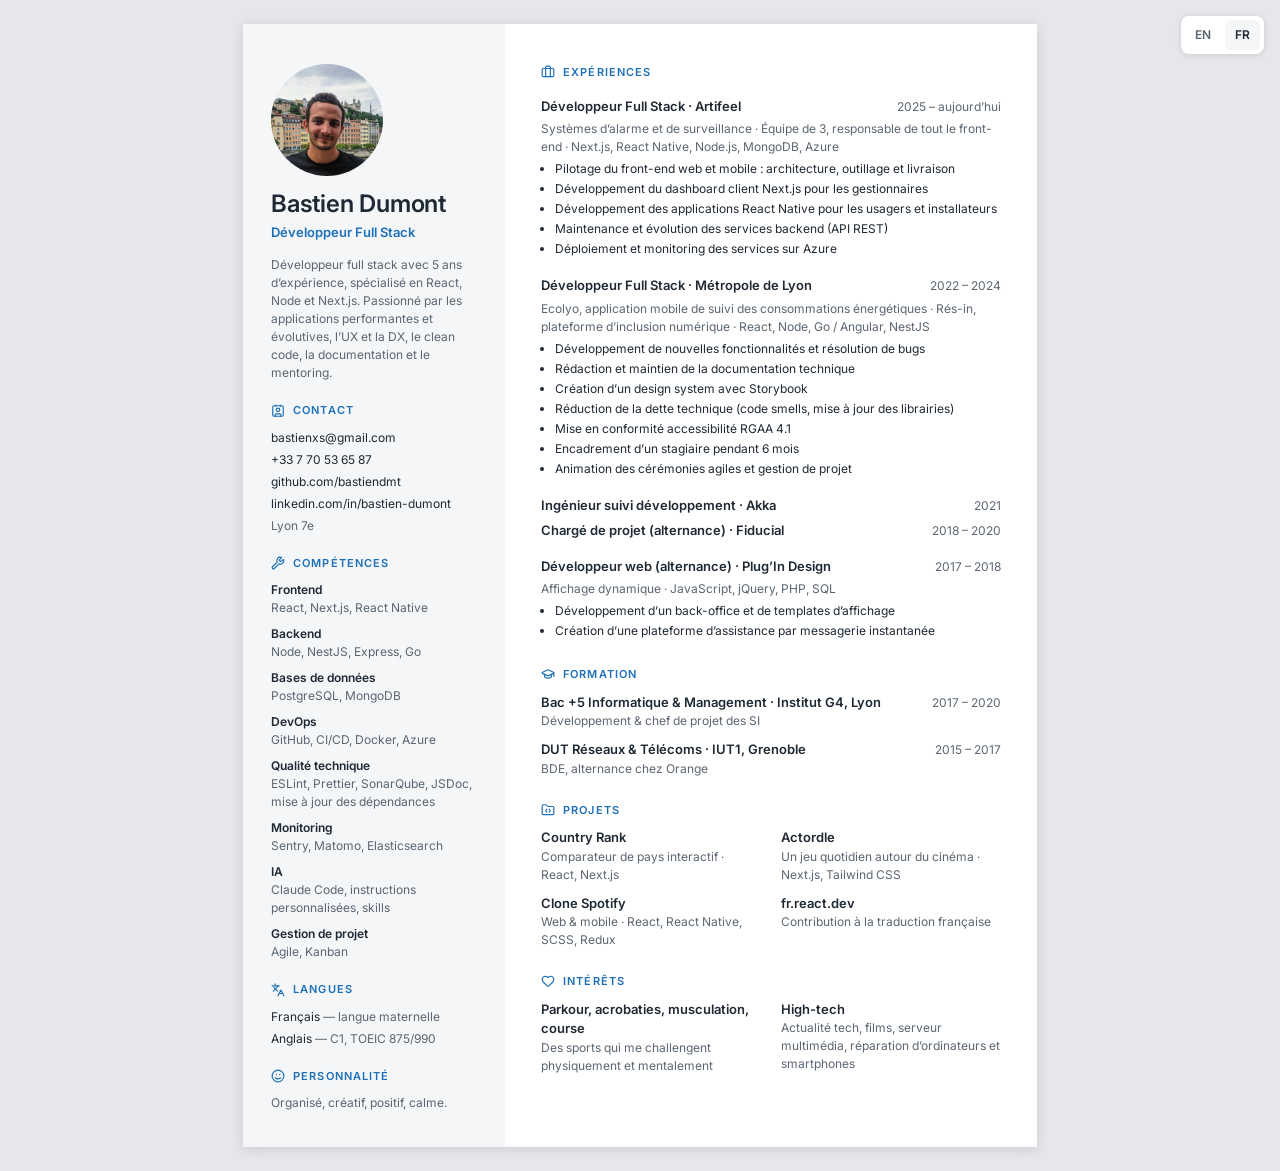
==== fr.html @ cf538591 "Initial commit Co-Authored-By: Claude Sonnet 5.5 <noreply@anthropic.com>" ====
<!doctype html>
<html lang="fr">
<head>
<meta charset="utf-8">
<meta name="viewport" content="width=device-width, initial-scale=1">
<link rel="alternate" hreflang="en" href="index.html">
<link rel="alternate" hreflang="fr" href="fr.html">
<title>Bastien Dumont — CV</title>
<link rel="preconnect" href="https://fonts.googleapis.com">
<link rel="preconnect" href="https://fonts.gstatic.com" crossorigin>
<link href="https://fonts.googleapis.com/css2?family=Inter:wght@400;600&display=swap" rel="stylesheet">
<link rel="stylesheet" href="style.css">
</head>
<body>
<nav class="lang" aria-label="Langue">
  <a href="index.html" hreflang="en">EN</a>
  <a href="fr.html" hreflang="fr" aria-current="page">FR</a>
</nav>
<div class="page">

  <aside>
    <div class="intro">
      <img class="photo" src="photo.jpg" alt="Portrait de Bastien Dumont">
      <div>
        <h1>Bastien Dumont</h1>
        <p class="role">Développeur Full Stack</p>
      </div>
      <p class="muted">Développeur full stack avec 5 ans d’expérience, spécialisé en React, Node et Next.js. Passionné par les applications performantes et évolutives, l’UX et la DX, le clean code, la documentation et le mentoring.</p>
    </div>

    <section>
      <h2><svg class="icon" viewBox="0 0 24 24" aria-hidden="true"><path d="M16 2v2" /><path d="M7 21v-2a2 2 0 012-2h6a2 2 0 012 2v2" /><path d="M8 2v2" /><circle cx="12" cy="10" r="3" /><rect x="3" y="3" width="18" height="18" rx="2" /></svg>Contact</h2>
      <div class="stack-tight">
        <a href="mailto:bastienxs@gmail.com">bastienxs@gmail.com</a>
        <a href="tel:+33770536587">+33 7 70 53 65 87</a>
        <a href="https://github.com/bastiendmt">github.com/bastiendmt</a>
        <a href="https://linkedin.com/in/bastien-dumont">linkedin.com/in/bastien-dumont</a>
        <span class="muted">Lyon 7e</span>
      </div>
    </section>

    <section>
      <h2><svg class="icon" viewBox="0 0 24 24" aria-hidden="true"><path d="M14.7 6.3a1 1 0 0 0 0 1.4l1.6 1.6a1 1 0 0 0 1.4 0l3.106-3.105c.32-.322.863-.22.983.218a6 6 0 0 1-8.259 7.057l-7.91 7.91a1 1 0 0 1-2.999-3l7.91-7.91a6 6 0 0 1 7.057-8.259c.438.12.54.662.219.984z" /></svg>Compétences</h2>
      <div class="stack-skills">
        <div><div class="label">Frontend</div><div class="muted">React, Next.js, React Native</div></div>
        <div><div class="label">Backend</div><div class="muted">Node, NestJS, Express, Go</div></div>
        <div><div class="label">Bases de données</div><div class="muted">PostgreSQL, MongoDB</div></div>
        <div><div class="label">DevOps</div><div class="muted">GitHub, CI/CD, Docker, Azure</div></div>
        <div><div class="label">Qualité technique</div><div class="muted">ESLint, Prettier, SonarQube, JSDoc, mise à jour des dépendances</div></div>
        <div><div class="label">Monitoring</div><div class="muted">Sentry, Matomo, Elasticsearch</div></div>
        <div><div class="label">IA</div><div class="muted">Claude Code, instructions personnalisées, skills</div></div>
        <div><div class="label">Gestion de projet</div><div class="muted">Agile, Kanban</div></div>
      </div>
    </section>

    <section>
      <h2><svg class="icon" viewBox="0 0 24 24" aria-hidden="true"><path d="m5 8 6 6" /><path d="m4 14 6-6 2-3" /><path d="M2 5h12" /><path d="M7 2h1" /><path d="m22 22-5-10-5 10" /><path d="M14 18h6" /></svg>Langues</h2>
      <div class="stack-tight">
        <div>Français <span class="muted">— langue maternelle</span></div>
        <div>Anglais <span class="muted">— C1, TOEIC 875/990</span></div>
      </div>
    </section>

    <section>
      <h2><svg class="icon" viewBox="0 0 24 24" aria-hidden="true"><path d="M15 10V9" /><path d="M16.472 15a6 6 0 01-8.943 0" /><path d="M9 10V9" /><circle cx="12" cy="12" r="10" /></svg>Personnalité</h2>
      <p class="muted">Organisé, créatif, positif, calme.</p>
    </section>
  </aside>

  <main>
    <section class="experience">
      <h2><svg class="icon" viewBox="0 0 24 24" aria-hidden="true"><path d="M16 20V4a2 2 0 0 0-2-2h-4a2 2 0 0 0-2 2v16" /><rect width="20" height="14" x="2" y="6" rx="2" /></svg>Expériences</h2>

      <div class="job">
        <div class="job-head"><h3>Développeur Full Stack · Artifeel</h3><span class="date">2025 – aujourd’hui</span></div>
        <div class="muted">Systèmes d’alarme et de surveillance · Équipe de 3, responsable de tout le front-end · Next.js, React Native, Node.js, MongoDB, Azure</div>
        <ul>
          <li>Pilotage du front-end web et mobile : architecture, outillage et livraison</li>
          <li>Développement du dashboard client Next.js pour les gestionnaires</li>
          <li>Développement des applications React Native pour les usagers et installateurs</li>
          <li>Maintenance et évolution des services backend (API REST)</li>
          <li>Déploiement et monitoring des services sur Azure</li>
        </ul>
      </div>

      <div class="job">
        <div class="job-head"><h3>Développeur Full Stack · Métropole de Lyon</h3><span class="date">2022 – 2024</span></div>
        <div class="muted">Ecolyo, application mobile de suivi des consommations énergétiques · Rés-in, plateforme d’inclusion numérique · React, Node, Go / Angular, NestJS</div>
        <ul>
          <li>Développement de nouvelles fonctionnalités et résolution de bugs</li>
          <li>Rédaction et maintien de la documentation technique</li>
          <li>Création d’un design system avec Storybook</li>
          <li>Réduction de la dette technique (code smells, mise à jour des librairies)</li>
          <li>Mise en conformité accessibilité RGAA 4.1</li>
          <li>Encadrement d’un stagiaire pendant 6 mois</li>
          <li>Animation des cérémonies agiles et gestion de projet</li>
        </ul>
      </div>

      <div class="job" style="gap: 6px;">
        <div class="job-head"><h3>Ingénieur suivi développement · Akka</h3><span class="date">2021</span></div>
        <div class="job-head"><h3>Chargé de projet (alternance) · Fiducial</h3><span class="date">2018 – 2020</span></div>
      </div>

      <div class="job">
        <div class="job-head"><h3>Développeur web (alternance) · Plug’In Design</h3><span class="date">2017 – 2018</span></div>
        <div class="muted">Affichage dynamique · JavaScript, jQuery, PHP, SQL</div>
        <ul>
          <li>Développement d’un back-office et de templates d’affichage</li>
          <li>Création d’une plateforme d’assistance par messagerie instantanée</li>
        </ul>
      </div>
    </section>

    <section>
      <h2><svg class="icon" viewBox="0 0 24 24" aria-hidden="true"><path d="M21.42 10.922a1 1 0 0 0-.019-1.838L12.83 5.18a2 2 0 0 0-1.66 0L2.6 9.08a1 1 0 0 0 0 1.832l8.57 3.908a2 2 0 0 0 1.66 0z" /><path d="M22 10v6" /><path d="M6 12.5V16a6 3 0 0 0 12 0v-3.5" /></svg>Formation</h2>
      <div>
        <div class="job-head"><h3>Bac +5 Informatique &amp; Management · Institut G4, Lyon</h3><span class="date">2017 – 2020</span></div>
        <div class="muted">Développement &amp; chef de projet des SI</div>
      </div>
      <div>
        <div class="job-head"><h3>DUT Réseaux &amp; Télécoms · IUT1, Grenoble</h3><span class="date">2015 – 2017</span></div>
        <div class="muted">BDE, alternance chez Orange</div>
      </div>
    </section>

    <section>
      <h2><svg class="icon" viewBox="0 0 24 24" aria-hidden="true"><path d="M10 10.5 8 13l2 2.5" /><path d="m14 10.5 2 2.5-2 2.5" /><path d="M20 20a2 2 0 0 0 2-2V8a2 2 0 0 0-2-2h-7.9a2 2 0 0 1-1.69-.9L9.6 3.9A2 2 0 0 0 7.93 3H4a2 2 0 0 0-2 2v13a2 2 0 0 0 2 2z" /></svg>Projets</h2>
      <div class="grid-2">
        <div><h3>Country Rank</h3><div class="muted">Comparateur de pays interactif · React, Next.js</div></div>
        <div><h3>Actordle</h3><div class="muted">Un jeu quotidien autour du cinéma · Next.js, Tailwind CSS</div></div>
        <div><h3>Clone Spotify</h3><div class="muted">Web &amp; mobile · React, React Native, SCSS, Redux</div></div>
        <div><h3>fr.react.dev</h3><div class="muted">Contribution à la traduction française</div></div>
      </div>
    </section>

    <section>
      <h2><svg class="icon" viewBox="0 0 24 24" aria-hidden="true"><path d="M2 9.5a5.5 5.5 0 0 1 9.591-3.676.56.56 0 0 0 .818 0A5.49 5.49 0 0 1 22 9.5c0 2.29-1.5 4-3 5.5l-5.492 5.313a2 2 0 0 1-3 .019L5 15c-1.5-1.5-3-3.2-3-5.5" /></svg>Intérêts</h2>
      <div class="grid-2">
        <div><h3>Parkour, acrobaties, musculation, course</h3><div class="muted">Des sports qui me challengent physiquement et mentalement</div></div>
        <div><h3>High-tech</h3><div class="muted">Actualité tech, films, serveur multimédia, réparation d’ordinateurs et smartphones</div></div>
      </div>
    </section>
  </main>

</div>
</body>
</html>
---- style.css ----
/* ── Design tokens: change the accent here ─────────────────── */
:root {
  --accent: #1D6FB8;   /* try #0F766E, #B45309 or #1F2933 */
  --ink: #1F2933;
  --muted: #5B6672;
  --sidebar: #F4F6F8;
  --paper: #FFFFFF;
}

/* ── Page setup: A4, prints edge to edge ───────────────────── */
@page { size: A4; margin: 0; }
* { box-sizing: border-box; }
html, body { margin: 0; padding: 0; }
body {
  background: #E5E7EB;
  font-family: Inter, system-ui, sans-serif;
  font-size: 12px;
  line-height: 1.5;
  color: var(--ink);
  -webkit-print-color-adjust: exact;
  print-color-adjust: exact;
}
.page {
  width: 210mm;
  height: 297mm;
  margin: 24px auto;
  display: flex;
  background: var(--paper);
  box-shadow: 0 2px 12px rgba(0,0,0,.12);
  overflow: hidden;
}
@media print {
  body { background: none; }
  .page { margin: 0; box-shadow: none; }
}

/* ── Columns ───────────────────────────────────────────────── */
aside {
  width: 262px;
  flex-shrink: 0;
  padding: 40px 28px;
  background: var(--sidebar);
  display: flex;
  flex-direction: column;
  gap: 20px;
}
main {
  flex: 1;
  min-width: 0;
  padding: 40px 36px;
  display: flex;
  flex-direction: column;
  gap: 24px;
}

/* ── Text roles (the only five) ────────────────────────────── */
h1 { margin: 0; font-size: 24px; font-weight: 600; line-height: 1.2; letter-spacing: -0.01em; }
.role { margin: 4px 0 0; font-size: 13px; font-weight: 600; color: var(--accent); }
h2 {
  margin: 0;
  font-size: 11px;
  font-weight: 600;
  letter-spacing: 0.1em;
  text-transform: uppercase;
  color: var(--accent);
}
h2 { display: flex; align-items: center; gap: 8px; }
.icon {
  width: 14px; height: 14px; flex-shrink: 0;
  fill: none; stroke: currentColor; stroke-width: 2;
  stroke-linecap: round; stroke-linejoin: round;
}
h3 { margin: 0; font-size: 13px; font-weight: 600; }
.muted { color: var(--muted); }
p { margin: 0; }

a { color: var(--ink); text-decoration: none; }
a:hover { color: var(--accent); }

/* ── Blocks ────────────────────────────────────────────────── */
section { display: flex; flex-direction: column; gap: 10px; }
.stack-tight { display: flex; flex-direction: column; gap: 4px; }
.stack-skills { display: flex; flex-direction: column; gap: 8px; }
.label { font-weight: 600; }
.photo { width: 112px; height: 112px; border-radius: 50%; object-fit: cover; display: block; }
.intro { display: flex; flex-direction: column; gap: 14px; }

.job { display: flex; flex-direction: column; gap: 4px; }
.job-head { display: flex; justify-content: space-between; gap: 12px; align-items: baseline; }
.date { color: var(--muted); white-space: nowrap; }
ul { margin: 0; padding-left: 14px; }
li { margin: 0 0 2px; }

.grid-2 { display: grid; grid-template-columns: repeat(2, minmax(0, 1fr)); gap: 10px 20px; }
.experience { gap: 16px; }

/* ── Language switch (screen only, never printed) ──────────── */
.lang {
  position: fixed; top: 16px; right: 16px;
  display: flex; gap: 4px; padding: 4px;
  background: var(--paper); border-radius: 8px;
  box-shadow: 0 1px 6px rgba(0,0,0,.12);
  font-weight: 600; font-size: 12px;
}
.lang a { padding: 6px 10px; border-radius: 6px; color: var(--muted); }
.lang a[aria-current="page"] { background: var(--sidebar); color: var(--ink); }
@media print { .lang { display: none; } }
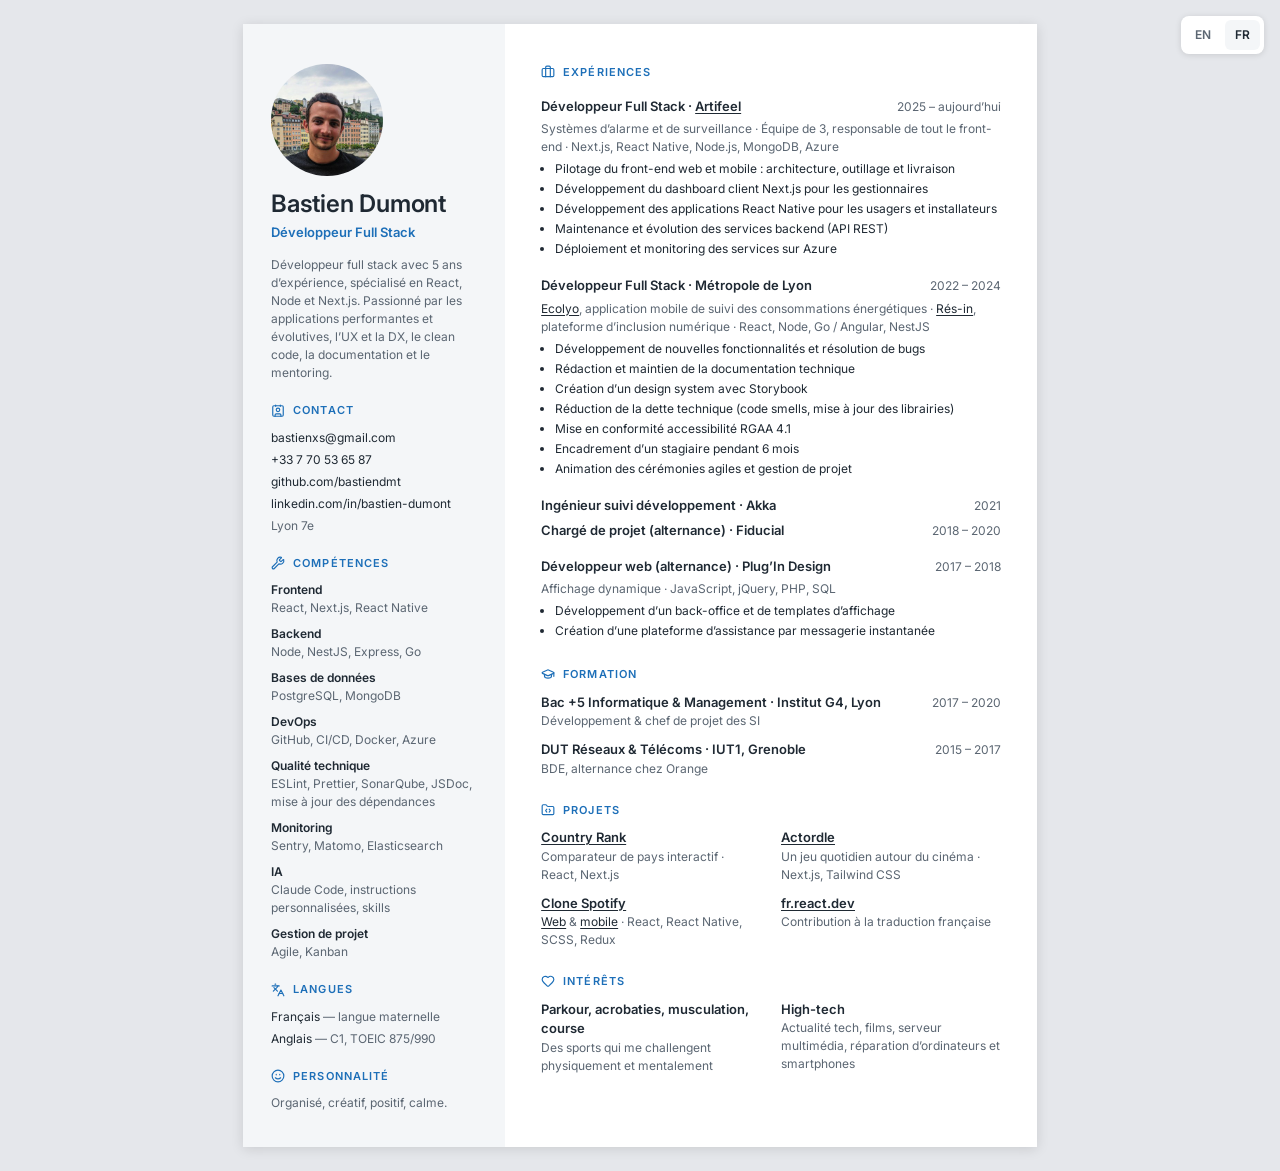
==== commit d1cad27c: "Add company and project links, underline links in main content Co-Authored-By: Claude Sonnet 5.5 <no" ====
--- a/fr.html
+++ b/fr.html
@@ -72,7 +72,7 @@
       <h2><svg class="icon" viewBox="0 0 24 24" aria-hidden="true"><path d="M16 20V4a2 2 0 0 0-2-2h-4a2 2 0 0 0-2 2v16" /><rect width="20" height="14" x="2" y="6" rx="2" /></svg>Expériences</h2>
 
       <div class="job">
-        <div class="job-head"><h3>Développeur Full Stack · Artifeel</h3><span class="date">2025 – aujourd’hui</span></div>
+        <div class="job-head"><h3>Développeur Full Stack · <a href="https://artifeel.com/">Artifeel</a></h3><span class="date">2025 – aujourd’hui</span></div>
         <div class="muted">Systèmes d’alarme et de surveillance · Équipe de 3, responsable de tout le front-end · Next.js, React Native, Node.js, MongoDB, Azure</div>
         <ul>
           <li>Pilotage du front-end web et mobile : architecture, outillage et livraison</li>
@@ -85,7 +85,7 @@
 
       <div class="job">
         <div class="job-head"><h3>Développeur Full Stack · Métropole de Lyon</h3><span class="date">2022 – 2024</span></div>
-        <div class="muted">Ecolyo, application mobile de suivi des consommations énergétiques · Rés-in, plateforme d’inclusion numérique · React, Node, Go / Angular, NestJS</div>
+        <div class="muted"><a href="https://www.alec-lyon.org/ecolyo-mes-consommations-denergie-et-deau-a-portee-de-main/">Ecolyo</a>, application mobile de suivi des consommations énergétiques · <a href="https://resin.grandlyon.com/actualites">Rés-in</a>, plateforme d’inclusion numérique · React, Node, Go / Angular, NestJS</div>
         <ul>
           <li>Développement de nouvelles fonctionnalités et résolution de bugs</li>
           <li>Rédaction et maintien de la documentation technique</li>
@@ -127,10 +127,10 @@
     <section>
       <h2><svg class="icon" viewBox="0 0 24 24" aria-hidden="true"><path d="M10 10.5 8 13l2 2.5" /><path d="m14 10.5 2 2.5-2 2.5" /><path d="M20 20a2 2 0 0 0 2-2V8a2 2 0 0 0-2-2h-7.9a2 2 0 0 1-1.69-.9L9.6 3.9A2 2 0 0 0 7.93 3H4a2 2 0 0 0-2 2v13a2 2 0 0 0 2 2z" /></svg>Projets</h2>
       <div class="grid-2">
-        <div><h3>Country Rank</h3><div class="muted">Comparateur de pays interactif · React, Next.js</div></div>
-        <div><h3>Actordle</h3><div class="muted">Un jeu quotidien autour du cinéma · Next.js, Tailwind CSS</div></div>
-        <div><h3>Clone Spotify</h3><div class="muted">Web &amp; mobile · React, React Native, SCSS, Redux</div></div>
-        <div><h3>fr.react.dev</h3><div class="muted">Contribution à la traduction française</div></div>
+        <div><h3><a href="https://country-rank.vercel.app/en">Country Rank</a></h3><div class="muted">Comparateur de pays interactif · React, Next.js</div></div>
+        <div><h3><a href="https://actordle.vercel.app/">Actordle</a></h3><div class="muted">Un jeu quotidien autour du cinéma · Next.js, Tailwind CSS</div></div>
+        <div><h3><a href="https://spoty-like.netlify.app/">Clone Spotify</a></h3><div class="muted"><a href="https://spoty-like.netlify.app/">Web</a> &amp; <a href="https://github.com/bastiendmt/rn-spotify-clone">mobile</a> · React, React Native, SCSS, Redux</div></div>
+        <div><h3><a href="https://fr.react.dev/">fr.react.dev</a></h3><div class="muted">Contribution à la traduction française</div></div>
       </div>
     </section>
 
--- a/style.css
+++ b/style.css
@@ -76,6 +76,7 @@
 
 a { color: var(--ink); text-decoration: none; }
 a:hover { color: var(--accent); }
+main a { text-decoration: underline; text-decoration-thickness: 1px; text-underline-offset: 2px; }
 
 /* ── Blocks ────────────────────────────────────────────────── */
 section { display: flex; flex-direction: column; gap: 10px; }
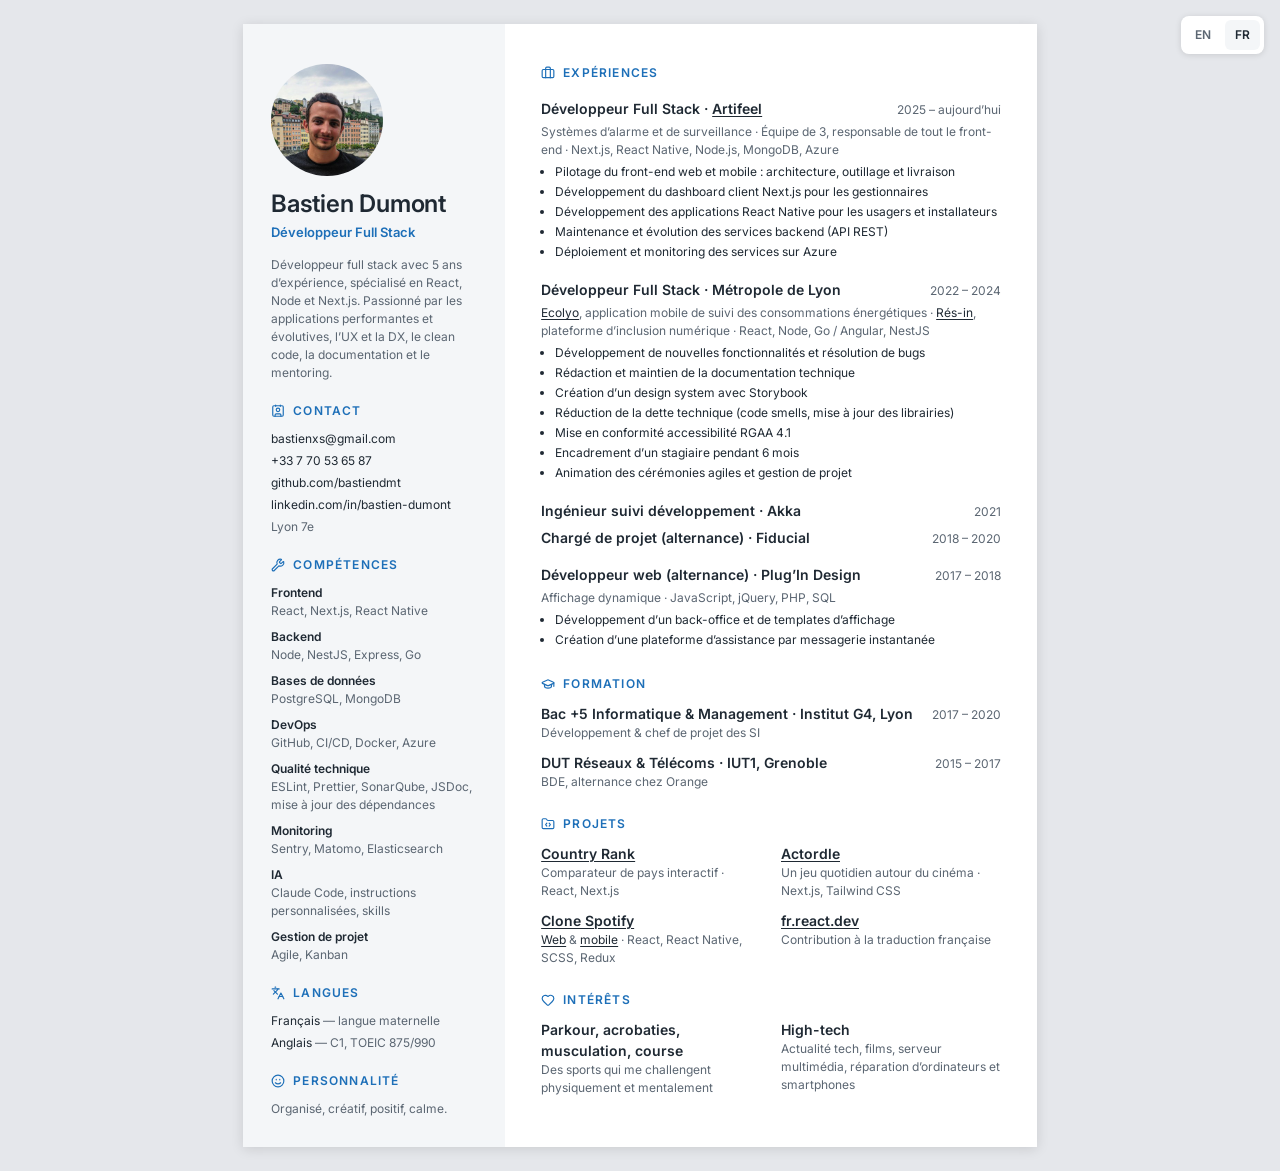
==== commit 3d1d7b12: "Regenerate PDFs with role in filename, add export script, put role in page titles Co-Authored-By: Cl" ====
--- a/fr.html
+++ b/fr.html
@@ -5,7 +5,7 @@
 <meta name="viewport" content="width=device-width, initial-scale=1">
 <link rel="alternate" hreflang="en" href="index.html">
 <link rel="alternate" hreflang="fr" href="fr.html">
-<title>Bastien Dumont — CV</title>
+<title>Bastien Dumont — Développeur Full Stack</title>
 <link rel="preconnect" href="https://fonts.googleapis.com">
 <link rel="preconnect" href="https://fonts.gstatic.com" crossorigin>
 <link href="https://fonts.googleapis.com/css2?family=Inter:wght@400;600&display=swap" rel="stylesheet">
--- a/style.css
+++ b/style.css
@@ -58,7 +58,7 @@
 .role { margin: 4px 0 0; font-size: 13px; font-weight: 600; color: var(--accent); }
 h2 {
   margin: 0;
-  font-size: 11px;
+  font-size: 12px;
   font-weight: 600;
   letter-spacing: 0.1em;
   text-transform: uppercase;
@@ -70,7 +70,7 @@
   fill: none; stroke: currentColor; stroke-width: 2;
   stroke-linecap: round; stroke-linejoin: round;
 }
-h3 { margin: 0; font-size: 13px; font-weight: 600; }
+h3 { margin: 0; font-size: 14px; font-weight: 600; }
 .muted { color: var(--muted); }
 p { margin: 0; }
 
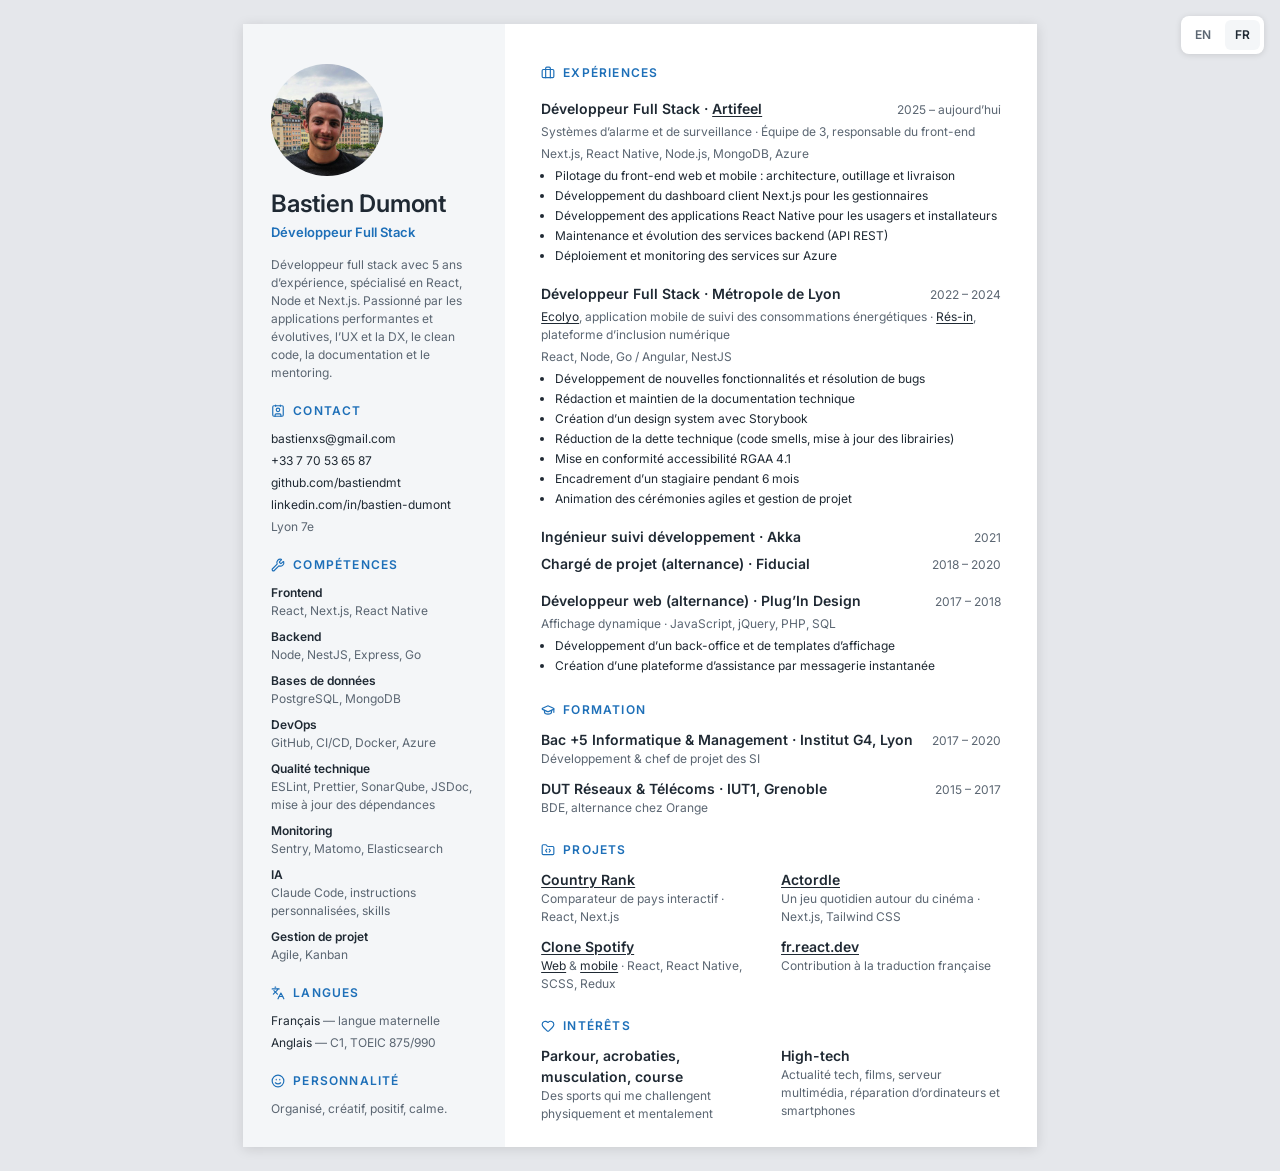
==== commit 5bce55d0: "Put stack on its own line for first two experiences, shorten FR Artifeel line Co-Authored-By: Claude" ====
--- a/fr.html
+++ b/fr.html
@@ -73,7 +73,8 @@
 
       <div class="job">
         <div class="job-head"><h3>Développeur Full Stack · <a href="https://artifeel.com/">Artifeel</a></h3><span class="date">2025 – aujourd’hui</span></div>
-        <div class="muted">Systèmes d’alarme et de surveillance · Équipe de 3, responsable de tout le front-end · Next.js, React Native, Node.js, MongoDB, Azure</div>
+        <div class="muted">Systèmes d’alarme et de surveillance · Équipe de 3, responsable du front-end</div>
+        <div class="muted">Next.js, React Native, Node.js, MongoDB, Azure</div>
         <ul>
           <li>Pilotage du front-end web et mobile : architecture, outillage et livraison</li>
           <li>Développement du dashboard client Next.js pour les gestionnaires</li>
@@ -85,7 +86,8 @@
 
       <div class="job">
         <div class="job-head"><h3>Développeur Full Stack · Métropole de Lyon</h3><span class="date">2022 – 2024</span></div>
-        <div class="muted"><a href="https://www.alec-lyon.org/ecolyo-mes-consommations-denergie-et-deau-a-portee-de-main/">Ecolyo</a>, application mobile de suivi des consommations énergétiques · <a href="https://resin.grandlyon.com/actualites">Rés-in</a>, plateforme d’inclusion numérique · React, Node, Go / Angular, NestJS</div>
+        <div class="muted"><a href="https://www.alec-lyon.org/ecolyo-mes-consommations-denergie-et-deau-a-portee-de-main/">Ecolyo</a>, application mobile de suivi des consommations énergétiques · <a href="https://resin.grandlyon.com/actualites">Rés-in</a>, plateforme d’inclusion numérique</div>
+        <div class="muted">React, Node, Go / Angular, NestJS</div>
         <ul>
           <li>Développement de nouvelles fonctionnalités et résolution de bugs</li>
           <li>Rédaction et maintien de la documentation technique</li>
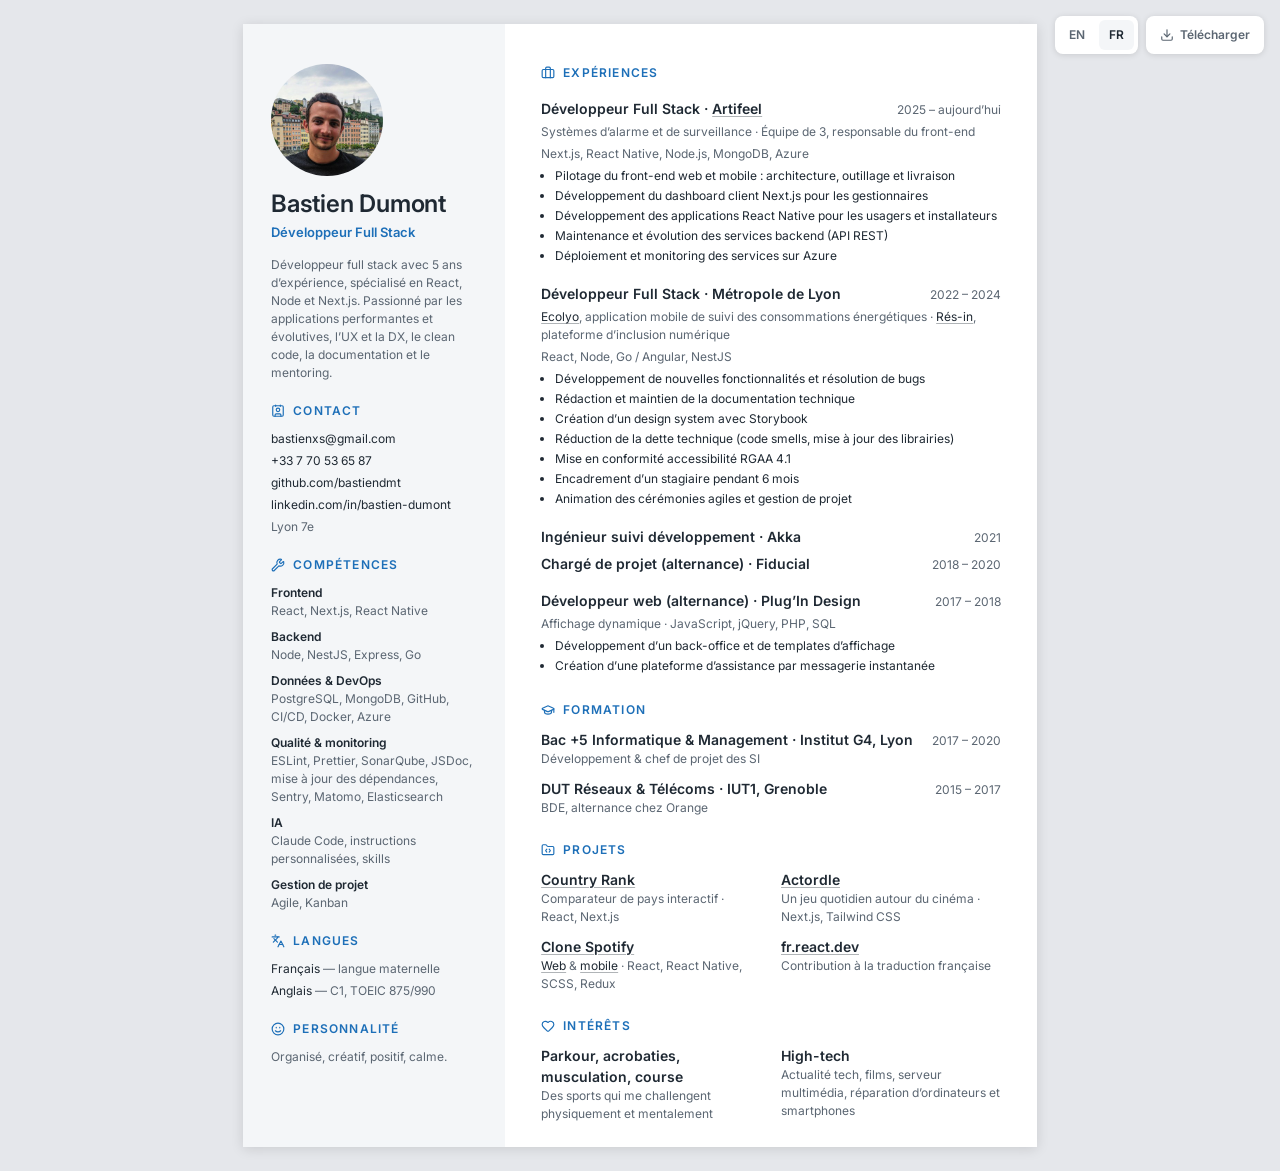
==== commit 1992e4a3: "Add PDF download button, merge skills groups, lighten link underline Co-Authored-By: Claude Sonnet 5" ====
--- a/fr.html
+++ b/fr.html
@@ -12,10 +12,13 @@
 <link rel="stylesheet" href="style.css">
 </head>
 <body>
+<div class="toolbar">
 <nav class="lang" aria-label="Langue">
   <a href="index.html" hreflang="en">EN</a>
   <a href="fr.html" hreflang="fr" aria-current="page">FR</a>
 </nav>
+<a class="pdf" href="cv-bastien-dumont-developpeur-full-stack-fr.pdf" download><svg viewBox="0 0 24 24" width="14" height="14" fill="none" stroke="currentColor" stroke-width="2" stroke-linecap="round" stroke-linejoin="round" aria-hidden="true"><path d="M12 15V3" /><path d="M21 15v4a2 2 0 0 1-2 2H5a2 2 0 0 1-2-2v-4" /><path d="m7 10 5 5 5-5" /></svg>Télécharger</a>
+</div>
 <div class="page">
 
   <aside>
@@ -44,10 +47,8 @@
       <div class="stack-skills">
         <div><div class="label">Frontend</div><div class="muted">React, Next.js, React Native</div></div>
         <div><div class="label">Backend</div><div class="muted">Node, NestJS, Express, Go</div></div>
-        <div><div class="label">Bases de données</div><div class="muted">PostgreSQL, MongoDB</div></div>
-        <div><div class="label">DevOps</div><div class="muted">GitHub, CI/CD, Docker, Azure</div></div>
-        <div><div class="label">Qualité technique</div><div class="muted">ESLint, Prettier, SonarQube, JSDoc, mise à jour des dépendances</div></div>
-        <div><div class="label">Monitoring</div><div class="muted">Sentry, Matomo, Elasticsearch</div></div>
+        <div><div class="label">Données &amp; DevOps</div><div class="muted">PostgreSQL, MongoDB, GitHub, CI/CD, Docker, Azure</div></div>
+        <div><div class="label">Qualité &amp; monitoring</div><div class="muted">ESLint, Prettier, SonarQube, JSDoc, mise à jour des dépendances, Sentry, Matomo, Elasticsearch</div></div>
         <div><div class="label">IA</div><div class="muted">Claude Code, instructions personnalisées, skills</div></div>
         <div><div class="label">Gestion de projet</div><div class="muted">Agile, Kanban</div></div>
       </div>
--- a/style.css
+++ b/style.css
@@ -76,7 +76,11 @@
 
 a { color: var(--ink); text-decoration: none; }
 a:hover { color: var(--accent); }
-main a { text-decoration: underline; text-decoration-thickness: 1px; text-underline-offset: 2px; }
+main a {
+  text-decoration: underline; text-decoration-thickness: 1px; text-underline-offset: 2px;
+  text-decoration-color: color-mix(in srgb, currentColor 35%, transparent);
+}
+main a:hover { text-decoration-color: currentColor; }
 
 /* ── Blocks ────────────────────────────────────────────────── */
 section { display: flex; flex-direction: column; gap: 10px; }
@@ -96,8 +100,8 @@
 .experience { gap: 16px; }
 
 /* ── Language switch (screen only, never printed) ──────────── */
+.toolbar { position: fixed; top: 16px; right: 16px; display: flex; gap: 8px; }
 .lang {
-  position: fixed; top: 16px; right: 16px;
   display: flex; gap: 4px; padding: 4px;
   background: var(--paper); border-radius: 8px;
   box-shadow: 0 1px 6px rgba(0,0,0,.12);
@@ -105,4 +109,11 @@
 }
 .lang a { padding: 6px 10px; border-radius: 6px; color: var(--muted); }
 .lang a[aria-current="page"] { background: var(--sidebar); color: var(--ink); }
-@media print { .lang { display: none; } }
+.pdf {
+  display: flex; align-items: center; gap: 6px; padding: 0 14px;
+  background: var(--paper); border-radius: 8px;
+  box-shadow: 0 1px 6px rgba(0,0,0,.12);
+  font-weight: 600; font-size: 12px; color: var(--muted);
+}
+.pdf:hover { color: var(--accent); }
+@media print { .toolbar { display: none; } }
